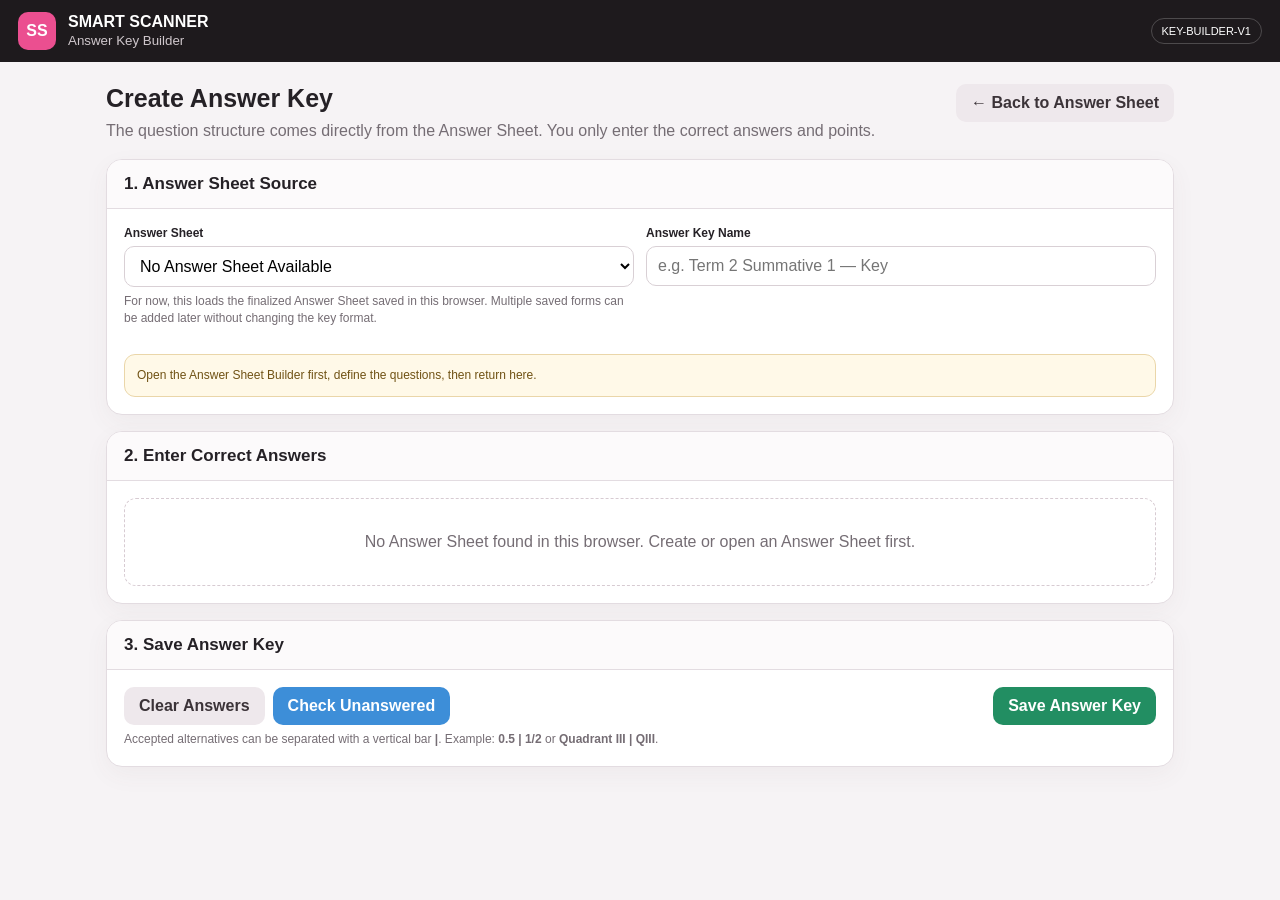
==== answer-key-builder.html @ 241ad6be "Add Answer Key Builder module" ====
<!DOCTYPE html>
<html lang="en">
<head>
<meta charset="utf-8">
<meta name="viewport" content="width=device-width,initial-scale=1">
<title>SMART Scanner — Answer Key Builder</title>
<style>
:root{--ink:#252126;--muted:#756d74;--line:#e3dce1;--bg:#f6f3f5;--panel:#fff;--pink:#eb4f90;--pink2:#fff1f7;--dark:#1e1a1d;--blue:#3d8ed8;--green:#228e62;--amber:#b87911}
*{box-sizing:border-box}
body{margin:0;font-family:Arial,Helvetica,sans-serif;background:var(--bg);color:var(--ink)}
button,input,select,textarea{font:inherit}
.topbar{height:62px;background:var(--dark);color:#fff;display:flex;align-items:center;padding:0 18px;gap:12px;position:sticky;top:0;z-index:30}
.logo{width:38px;height:38px;border-radius:10px;background:var(--pink);display:grid;place-items:center;font-weight:900}
.brand b{display:block}.brand small{color:#cfc7cc}.spacer{flex:1}.pill{border:1px solid #ffffff35;border-radius:999px;padding:6px 10px;font-size:11px}
.wrap{max-width:1100px;margin:22px auto;padding:0 16px 50px}
.hero{display:grid;grid-template-columns:1fr auto;gap:16px;align-items:start;margin-bottom:16px}
.hero h1{font-size:25px;margin:0 0 6px}.hero p{margin:0;color:var(--muted);line-height:1.5}
.btn{border:0;border-radius:10px;padding:10px 15px;font-weight:800;cursor:pointer;text-decoration:none;display:inline-flex;align-items:center;justify-content:center;gap:6px}
.btn.primary{background:var(--pink);color:#fff}.btn.dark{background:var(--dark);color:#fff}.btn.light{background:#eee8ec;color:#3b3338}.btn.green{background:var(--green);color:#fff}.btn.blue{background:var(--blue);color:#fff}
.card{background:#fff;border:1px solid var(--line);border-radius:16px;box-shadow:0 8px 24px #6a48550d;margin-bottom:16px;overflow:hidden}
.cardHead{padding:14px 17px;border-bottom:1px solid var(--line);background:#fcfafb;display:flex;align-items:center;gap:10px}
.cardHead h2{margin:0;font-size:17px}.cardBody{padding:17px}
.grid2{display:grid;grid-template-columns:1fr 1fr;gap:12px}.grid3{display:grid;grid-template-columns:repeat(3,1fr);gap:12px}
label{display:block;font-size:12px;font-weight:800;margin:0 0 6px}
.field,select,textarea{width:100%;border:1px solid #d9d0d5;border-radius:10px;padding:10px 11px;background:#fff}
.help{font-size:12px;color:var(--muted);line-height:1.45;margin-top:6px}
.sourceSummary{display:grid;grid-template-columns:repeat(4,1fr);gap:10px;margin-top:14px}
.metric{border:1px solid var(--line);border-radius:12px;padding:12px;background:#fff}
.metric small{display:block;color:var(--muted);font-size:11px;margin-bottom:3px}.metric b{font-size:18px}
.notice{border:1px solid #ead6a9;background:#fff9e8;color:#705214;padding:12px;border-radius:11px;font-size:12px;line-height:1.45}
.empty{padding:34px;text-align:center;border:1px dashed #d7cbd2;border-radius:12px;color:var(--muted)}
.keyList{display:flex;flex-direction:column;gap:10px}
.keyItem{border:1px solid #ded6db;border-radius:13px;background:#fff;overflow:hidden}
.keyTop{display:grid;grid-template-columns:70px 190px minmax(0,1fr) 115px;gap:10px;align-items:center;padding:11px 12px}
.itemNo{font-size:17px;font-weight:900}.typeTag{display:inline-block;border-radius:999px;background:#f0eaee;padding:5px 8px;font-size:11px;font-weight:800;color:#544b50}
.points{display:flex;align-items:center;gap:6px}.points input{width:68px;border:1px solid #d9d0d5;border-radius:8px;padding:7px;text-align:center}
.answerArea{min-width:0}
.choiceRow{display:flex;flex-wrap:wrap;gap:8px}
.choice{min-width:44px;height:40px;border-radius:20px;border:2px solid #bbb2b7;background:#fff;font-weight:900;cursor:pointer}
.choice:hover{border-color:var(--pink)}.choice.selected{background:var(--pink);border-color:var(--pink);color:#fff}
.answerInput{width:100%;border:1px solid #d7cfd3;border-radius:9px;padding:9px 10px}
.coordGrid{display:grid;grid-template-columns:minmax(120px,.7fr) minmax(180px,1.3fr);gap:10px}
.coordGrid label{font-size:10px;color:var(--muted);margin-bottom:4px}
.itemNote{border-top:1px solid #eee8eb;background:#fcfafb;padding:7px 12px;color:var(--muted);font-size:11px}
.keyItem.unanswered{border-color:#e5a3a3;background:#fffafa}
.toolbar{display:flex;flex-wrap:wrap;gap:8px;align-items:center}
.toolbar .spacer{flex:1}
.progress{font-size:12px;color:var(--muted);font-weight:700}
.success{border:1px solid #a9dcc9;background:#f1fff9;color:#176448;padding:11px 12px;border-radius:10px;font-size:12px;display:none;margin-top:12px}
.danger{border:1px solid #efc1c1;background:#fff4f4;color:#8b3131;padding:11px 12px;border-radius:10px;font-size:12px;display:none;margin-top:12px}
@media(max-width:820px){
 .hero{grid-template-columns:1fr}.sourceSummary{grid-template-columns:1fr 1fr}.grid2,.grid3{grid-template-columns:1fr}
 .keyTop{grid-template-columns:52px 1fr}.answerArea{grid-column:1/-1}.points{grid-column:1/-1;justify-content:flex-end}.coordGrid{grid-template-columns:1fr}
}
</style>
</head>
<body>
<header class="topbar">
 <div class="logo">SS</div>
 <div class="brand"><b>SMART SCANNER</b><small>Answer Key Builder</small></div>
 <div class="spacer"></div>
 <span class="pill">KEY-BUILDER-V1</span>
</header>

<main class="wrap">
 <div class="hero">
  <div>
   <h1>Create Answer Key</h1>
   <p>The question structure comes directly from the Answer Sheet. You only enter the correct answers and points.</p>
  </div>
  <a class="btn light" href="./answer-sheet-builder.html">← Back to Answer Sheet</a>
 </div>

 <section class="card">
  <div class="cardHead"><h2>1. Answer Sheet Source</h2></div>
  <div class="cardBody">
   <div class="grid2">
    <div>
     <label>Answer Sheet</label>
     <select id="sheetSelect"></select>
     <div class="help">For now, this loads the finalized Answer Sheet saved in this browser. Multiple saved forms can be added later without changing the key format.</div>
    </div>
    <div>
     <label>Answer Key Name</label>
     <input id="keyName" class="field" placeholder="e.g. Term 2 Summative 1 — Key">
    </div>
   </div>
   <div id="sourceStats" class="sourceSummary"></div>
   <div id="sourceNotice" class="notice" style="margin-top:12px"></div>
  </div>
 </section>

 <section class="card">
  <div class="cardHead">
   <h2>2. Enter Correct Answers</h2>
   <div class="spacer"></div>
   <span id="progressText" class="progress"></span>
  </div>
  <div class="cardBody">
   <div id="noSheet" class="empty" style="display:none">
    No Answer Sheet found in this browser. Create or open an Answer Sheet first.
   </div>
   <div id="keyList" class="keyList"></div>
  </div>
 </section>

 <section class="card">
  <div class="cardHead"><h2>3. Save Answer Key</h2></div>
  <div class="cardBody">
   <div class="toolbar">
    <button class="btn light" type="button" onclick="clearAnswers()">Clear Answers</button>
    <button class="btn blue" type="button" onclick="markUnanswered()">Check Unanswered</button>
    <div class="spacer"></div>
    <button class="btn green" type="button" onclick="saveAnswerKey()">Save Answer Key</button>
   </div>
   <div class="help">Accepted alternatives can be separated with a vertical bar <b>|</b>. Example: <b>0.5 | 1/2</b> or <b>Quadrant III | QIII</b>.</div>
   <div id="saveSuccess" class="success"></div>
   <div id="saveError" class="danger"></div>
  </div>
 </section>
</main>

<script>
const DRAFT_KEY='smartScannerAnswerSheetDraft';
const REGISTRY_KEY='smartScannerAnswerKeys';
const state={sheet:null,entries:[],saved:null};

function esc(s){return String(s??'').replace(/[&<>"']/g,m=>({'&':'&amp;','<':'&lt;','>':'&gt;','"':'&quot;',"'":'&#39;'}[m]))}
function safeParse(s,fallback){try{return JSON.parse(s)}catch(e){return fallback}}
function sheetSignature(sheet){
 const core={name:sheet?.name||'',questions:sheet?.questions||[]};
 return JSON.stringify(core);
}
function typeLabel(e){
 return e.type==='mcq'?'Multiple Choice':
 e.type==='tf'?'True / False':
 e.type==='groupmcq'?'Grouped MCQ':
 e.type==='word'?'Word / Text':
 e.type==='num'?'Numerical':
 e.type==='coord'?'Ordered Pair + Location':
 e.type==='short'?'Short Answer':'Answer';
}
function responseCount(sheet){
 return (sheet?.questions||[]).reduce((n,q)=>n+(q.type==='groupmcq'?Number(q.subCount||3):1),0);
}
function typeCount(sheet){
 return new Set((sheet?.questions||[]).map(q=>q.type)).size;
}
function buildEntries(sheet){
 const out=[],letters='abcdefghijklmnopqrstuvwxyz';
 (sheet?.questions||[]).forEach((q,idx)=>{
   const n=idx+1;
   if(q.type==='groupmcq'){
     const subCount=Math.max(1,Math.min(26,Number(q.subCount||3)));
     for(let s=0;s<subCount;s++){
       out.push({id:n+letters[s],display:n+letters[s],main:n,type:'groupmcq',labels:q.labels||'ABCD',answer:'',points:1});
     }
   }else if(q.type==='mcq'||q.type==='tf'){
     out.push({id:String(n),display:String(n),main:n,type:q.type,labels:q.labels||(q.type==='tf'?'TF':'ABCD'),answer:'',points:1});
   }else if(q.type==='coord'){
     out.push({id:String(n),display:String(n),main:n,type:'coord',orderedPair:'',location:'',points:1});
   }else{
     out.push({id:String(n),display:String(n),main:n,type:q.type,answer:'',points:1,meta:q});
   }
 });
 return out;
}
function loadRegistry(){
 const x=safeParse(localStorage.getItem(REGISTRY_KEY),[]);
 return Array.isArray(x)?x:[];
}
function findSavedForSheet(sheet){
 const sig=sheetSignature(sheet);
 return loadRegistry().find(k=>k.sourceSignature===sig)||null;
}
function restoreSaved(entries,saved){
 if(!saved?.entries)return entries;
 const map=new Map(saved.entries.map(e=>[String(e.id),e]));
 return entries.map(e=>{
   const old=map.get(String(e.id));
   return old?{...e,...old,type:e.type,labels:e.labels||old.labels}:e;
 });
}
function init(){
 const sheet=safeParse(localStorage.getItem(DRAFT_KEY),null);
 state.sheet=sheet&&Array.isArray(sheet.questions)?sheet:null;
 sheetSelect.innerHTML=state.sheet
   ? '<option value="current">'+esc(state.sheet.name||'Current Answer Sheet')+'</option>'
   : '<option value="">No Answer Sheet Available</option>';

 if(!state.sheet){
   noSheet.style.display='block';
   sourceStats.innerHTML='';
   sourceNotice.innerHTML='Open the Answer Sheet Builder first, define the questions, then return here.';
   keyName.value='';
   progressText.textContent='';
   return;
 }

 state.saved=findSavedForSheet(state.sheet);
 state.entries=restoreSaved(buildEntries(state.sheet),state.saved);
 keyName.value=state.saved?.name||((state.sheet.name||'Answer Sheet')+' — Key');

 sourceStats.innerHTML=
   '<div class="metric"><small>Sheet</small><b>'+esc(state.sheet.name||'Untitled')+'</b></div>'+
   '<div class="metric"><small>Main Items</small><b>'+state.sheet.questions.length+'</b></div>'+
   '<div class="metric"><small>Answer Entries</small><b>'+responseCount(state.sheet)+'</b></div>'+
   '<div class="metric"><small>Question Types</small><b>'+typeCount(state.sheet)+'</b></div>';

 sourceNotice.innerHTML=state.saved
   ? 'A saved key for this Answer Sheet was found and loaded. You can edit it and save again.'
   : 'Question types were loaded automatically from the current Answer Sheet. No need to define them again.';

 renderEntries();
}
function choiceButtons(e,index){
 const labels=String(e.labels||'ABCD').split('');
 return '<div class="choiceRow">'+labels.map(x=>
   '<button type="button" class="choice '+(e.answer===x?'selected':'')+'" onclick="setChoice('+index+',\''+String(x).replace(/'/g,"\\'")+'\')">'+esc(x)+'</button>'
 ).join('')+'</div>';
}
function answerInput(e,index,placeholder){
 return '<input class="answerInput" value="'+esc(e.answer||'')+'" oninput="setText('+index+',this.value)" placeholder="'+esc(placeholder)+'">';
}
function entryHTML(e,index){
 let area='',note='';
 if(e.type==='mcq'||e.type==='tf'||e.type==='groupmcq'){
   area=choiceButtons(e,index);
   note='Tap the correct choice.';
 }else if(e.type==='coord'){
   area='<div class="coordGrid">'+
     '<div><label>Ordered Pair</label><input class="answerInput" value="'+esc(e.orderedPair||'')+'" oninput="setCoord('+index+',\'orderedPair\',this.value)" placeholder="e.g. (-3, 2)"></div>'+
     '<div><label>Quadrant / Axis / Origin</label><input class="answerInput" value="'+esc(e.location||'')+'" oninput="setCoord('+index+',\'location\',this.value)" placeholder="e.g. Quadrant II | QII"></div>'+
   '</div>';
   note='Both fields belong to one item. Spaces in ordered pairs can be normalized by the scanner later.';
 }else if(e.type==='num'){
   area=answerInput(e,index,'e.g. -4 | -4.0');
   note='You may enter equivalent accepted answers separated by |.';
 }else if(e.type==='short'){
   area=answerInput(e,index,'e.g. Quadrant III | QIII | III');
   note='Use | for accepted variants when needed.';
 }else{
   area=answerInput(e,index,'Enter the correct answer');
   note='Use | for accepted variants when needed.';
 }
 return '<div class="keyItem" id="entry-'+index+'">'+
   '<div class="keyTop">'+
    '<div class="itemNo">'+esc(e.display)+'.</div>'+
    '<div><span class="typeTag">'+esc(typeLabel(e))+'</span></div>'+
    '<div class="answerArea">'+area+'</div>'+
    '<div class="points"><label style="margin:0">Points</label><input type="number" min="0" step="0.5" value="'+Number(e.points??1)+'" onchange="setPoints('+index+',this.value)"></div>'+
   '</div>'+
   '<div class="itemNote">'+esc(note)+'</div>'+
 '</div>';
}
function renderEntries(){
 keyList.innerHTML=state.entries.map(entryHTML).join('');
 updateProgress();
}
function setChoice(i,v){state.entries[i].answer=v;renderEntries()}
function setText(i,v){state.entries[i].answer=v;updateProgress()}
function setCoord(i,k,v){state.entries[i][k]=v;updateProgress()}
function setPoints(i,v){const n=Number(v);state.entries[i].points=Number.isFinite(n)&&n>=0?n:1;updateProgress()}
function isAnswered(e){
 if(e.type==='coord')return String(e.orderedPair||'').trim()!==''&&String(e.location||'').trim()!=='';
 return String(e.answer||'').trim()!=='';
}
function updateProgress(){
 const answered=state.entries.filter(isAnswered).length;
 const total=state.entries.length;
 const points=state.entries.reduce((s,e)=>s+Number(e.points||0),0);
 progressText.textContent=answered+' / '+total+' answered • '+points+' total points';
 document.querySelectorAll('.keyItem').forEach((el,i)=>el.classList.toggle('unanswered',el.classList.contains('checked-unanswered')&&!isAnswered(state.entries[i])));
}
function markUnanswered(){
 state.entries.forEach((e,i)=>{
   const el=document.getElementById('entry-'+i);
   if(!el)return;
   el.classList.add('checked-unanswered');
   el.classList.toggle('unanswered',!isAnswered(e));
 });
 const first=state.entries.findIndex(e=>!isAnswered(e));
 if(first>=0)document.getElementById('entry-'+first)?.scrollIntoView({behavior:'smooth',block:'center'});
 else alert('All answer key entries are complete.');
}
function clearAnswers(){
 if(!confirm('Clear all entered answers in this Answer Key?'))return;
 state.entries=state.entries.map(e=>e.type==='coord'?{...e,orderedPair:'',location:''}:{...e,answer:''});
 renderEntries();
}
function saveAnswerKey(){
 saveSuccess.style.display='none';saveError.style.display='none';
 if(!state.sheet){saveError.textContent='No Answer Sheet is loaded.';saveError.style.display='block';return}
 const name=keyName.value.trim()||((state.sheet.name||'Answer Sheet')+' — Key');
 const unanswered=state.entries.filter(e=>!isAnswered(e)).length;
 if(unanswered&&!confirm(unanswered+' answer entr'+(unanswered===1?'y is':'ies are')+' still blank. Save anyway?'))return;

 const now=new Date().toISOString();
 const key={
   id:state.saved?.id||('key-'+Date.now()),
   name,
   sourceSheetName:state.sheet.name||'Untitled Answer Sheet',
   sourceSignature:sheetSignature(state.sheet),
   sourceQuestions:state.sheet.questions,
   entries:state.entries,
   totalPoints:state.entries.reduce((s,e)=>s+Number(e.points||0),0),
   updatedAt:now,
   createdAt:state.saved?.createdAt||now
 };
 let registry=loadRegistry();
 const ix=registry.findIndex(x=>x.id===key.id||x.sourceSignature===key.sourceSignature);
 if(ix>=0)registry[ix]=key;else registry.push(key);
 localStorage.setItem(REGISTRY_KEY,JSON.stringify(registry));
 localStorage.setItem('smartScannerCurrentAnswerKey',JSON.stringify(key));
 state.saved=key;
 saveSuccess.textContent='Answer Key saved. '+state.entries.length+' answer entries • '+key.totalPoints+' total points.';
 saveSuccess.style.display='block';
}
init();
</script>
</body>
</html>
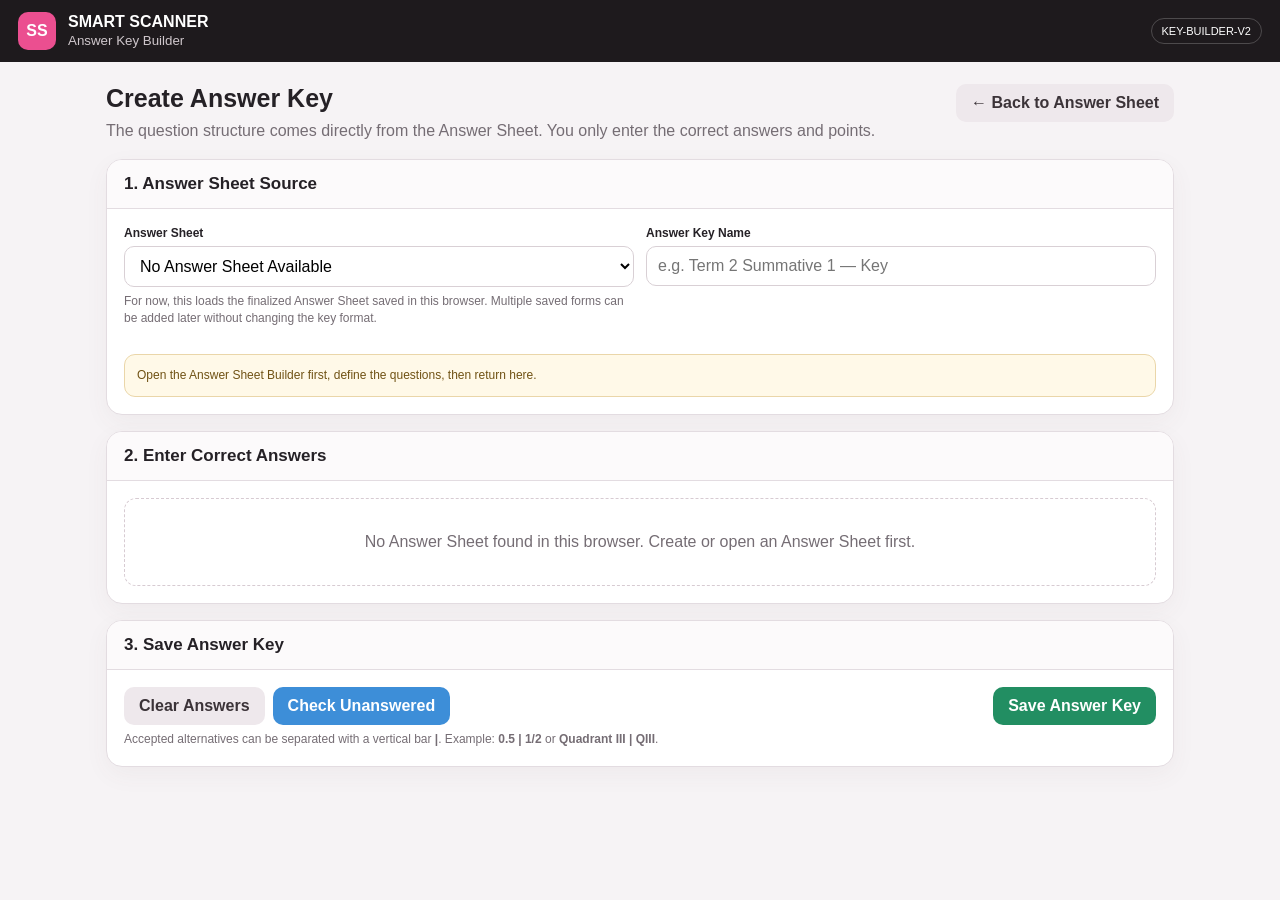
==== commit 64bbfc0d: "Support multiple whole numerical values in answer keys" ====
--- a/answer-key-builder.html
+++ b/answer-key-builder.html
@@ -40,7 +40,7 @@
 .choice:hover{border-color:var(--pink)}.choice.selected{background:var(--pink);border-color:var(--pink);color:#fff}
 .answerInput{width:100%;border:1px solid #d7cfd3;border-radius:9px;padding:9px 10px}
 .coordGrid{display:grid;grid-template-columns:minmax(120px,.7fr) minmax(180px,1.3fr);gap:10px}
-.coordGrid label{font-size:10px;color:var(--muted);margin-bottom:4px}
+.coordGrid label{font-size:10px;color:var(--muted);margin-bottom:4px}.numericValues{display:grid;grid-template-columns:repeat(auto-fit,minmax(105px,1fr));gap:7px}.numericValue label{font-size:10px;color:var(--muted);margin-bottom:3px}
 .itemNote{border-top:1px solid #eee8eb;background:#fcfafb;padding:7px 12px;color:var(--muted);font-size:11px}
 .keyItem.unanswered{border-color:#e5a3a3;background:#fffafa}
 .toolbar{display:flex;flex-wrap:wrap;gap:8px;align-items:center}
@@ -59,7 +59,7 @@
  <div class="logo">SS</div>
  <div class="brand"><b>SMART SCANNER</b><small>Answer Key Builder</small></div>
  <div class="spacer"></div>
- <span class="pill">KEY-BUILDER-V1</span>
+ <span class="pill">KEY-BUILDER-V2</span>
 </header>
 
 <main class="wrap">
@@ -159,6 +159,8 @@
      out.push({id:String(n),display:String(n),main:n,type:q.type,labels:q.labels||(q.type==='tf'?'TF':'ABCD'),answer:'',points:1});
    }else if(q.type==='coord'){
      out.push({id:String(n),display:String(n),main:n,type:'coord',orderedPair:'',location:'',points:1});
+   }else if(q.type==='num'&&q.entryMode==='value'){
+     out.push({id:String(n),display:String(n),main:n,type:'num',entryMode:'value',values:Array.from({length:Number(q.boxes||1)},()=>''),points:1,meta:q});
    }else{
      out.push({id:String(n),display:String(n),main:n,type:q.type,answer:'',points:1,meta:q});
    }
@@ -233,6 +235,11 @@
      '<div><label>Quadrant / Axis / Origin</label><input class="answerInput" value="'+esc(e.location||'')+'" oninput="setCoord('+index+',\'location\',this.value)" placeholder="e.g. Quadrant II | QII"></div>'+
    '</div>';
    note='Both fields belong to one item. Spaces in ordered pairs can be normalized by the scanner later.';
+ }else if(e.type==='num'&&e.entryMode==='value'){
+   area='<div class="numericValues">'+(e.values||[]).map((v,vi)=>
+     '<div class="numericValue"><label>Value '+(vi+1)+'</label><input class="answerInput" value="'+esc(v||'')+'" oninput="setNumValue('+index+','+vi+',this.value)" placeholder="'+(vi===0?'d/r or value 1':'Value '+(vi+1))+'"></div>'
+   ).join('')+'</div>';
+   note='One complete numerical value per box. For a sequence, Value 1 can be the common difference/ratio and the remaining values the next terms.';
  }else if(e.type==='num'){
    area=answerInput(e,index,'e.g. -4 | -4.0');
    note='You may enter equivalent accepted answers separated by |.';
@@ -260,9 +267,11 @@
 function setChoice(i,v){state.entries[i].answer=v;renderEntries()}
 function setText(i,v){state.entries[i].answer=v;updateProgress()}
 function setCoord(i,k,v){state.entries[i][k]=v;updateProgress()}
+function setNumValue(i,vi,v){if(!Array.isArray(state.entries[i].values))state.entries[i].values=[];state.entries[i].values[vi]=v;updateProgress()}
 function setPoints(i,v){const n=Number(v);state.entries[i].points=Number.isFinite(n)&&n>=0?n:1;updateProgress()}
 function isAnswered(e){
  if(e.type==='coord')return String(e.orderedPair||'').trim()!==''&&String(e.location||'').trim()!=='';
+ if(e.type==='num'&&e.entryMode==='value')return Array.isArray(e.values)&&e.values.length>0&&e.values.every(v=>String(v||'').trim()!=='');
  return String(e.answer||'').trim()!=='';
 }
 function updateProgress(){
@@ -285,7 +294,7 @@
 }
 function clearAnswers(){
  if(!confirm('Clear all entered answers in this Answer Key?'))return;
- state.entries=state.entries.map(e=>e.type==='coord'?{...e,orderedPair:'',location:''}:{...e,answer:''});
+ state.entries=state.entries.map(e=>e.type==='coord'?{...e,orderedPair:'',location:''}:e.type==='num'&&e.entryMode==='value'?{...e,values:(e.values||[]).map(()=> '')}:{...e,answer:''});
  renderEntries();
 }
 function saveAnswerKey(){
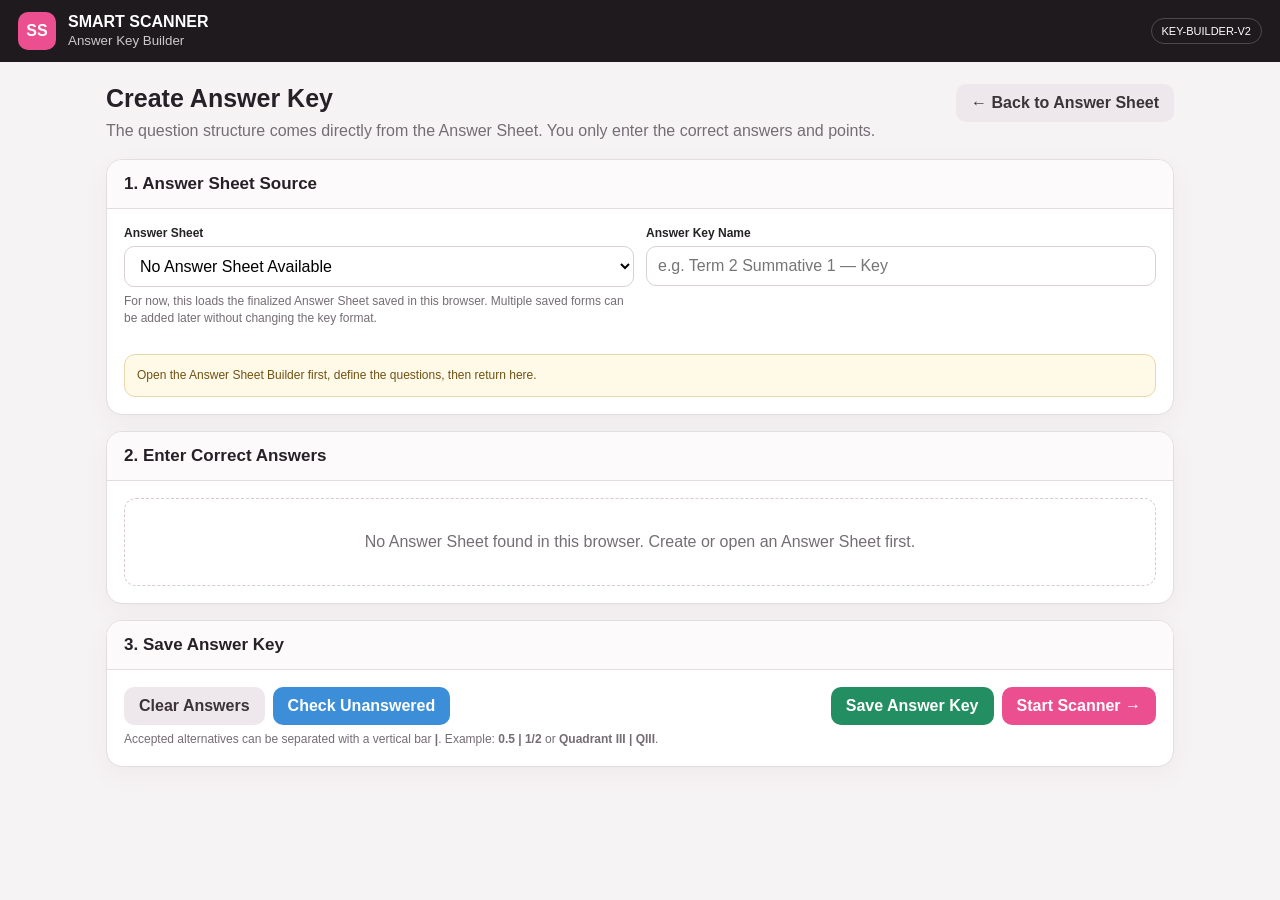
==== commit eca0b8b6: "Add Start Scanner link from answer key" ====
--- a/answer-key-builder.html
+++ b/answer-key-builder.html
@@ -112,6 +112,7 @@
     <button class="btn blue" type="button" onclick="markUnanswered()">Check Unanswered</button>
     <div class="spacer"></div>
     <button class="btn green" type="button" onclick="saveAnswerKey()">Save Answer Key</button>
+    <a class="btn primary" href="./scanner.html">Start Scanner →</a>
    </div>
    <div class="help">Accepted alternatives can be separated with a vertical bar <b>|</b>. Example: <b>0.5 | 1/2</b> or <b>Quadrant III | QIII</b>.</div>
    <div id="saveSuccess" class="success"></div>
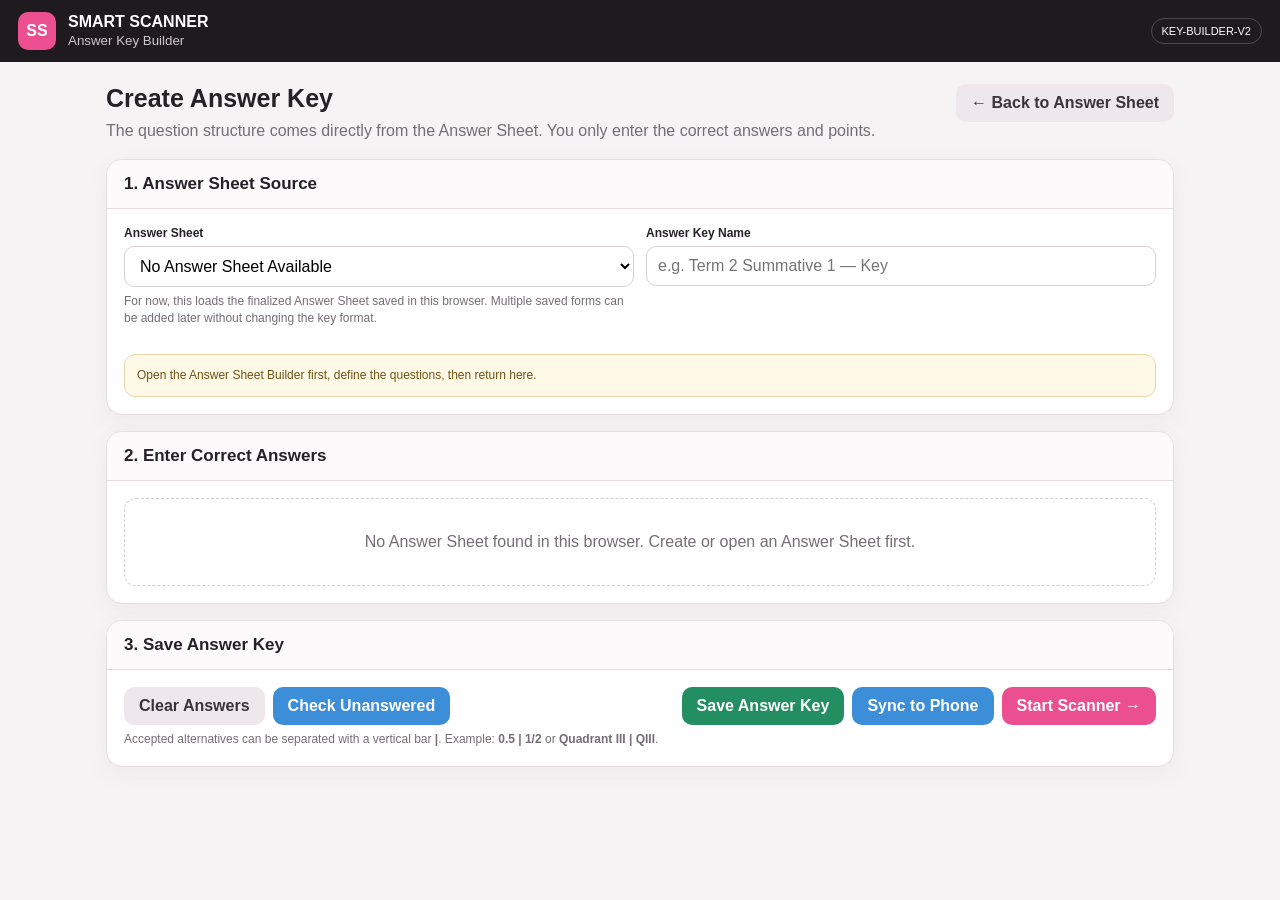
==== commit 6f68f56f: "Add Sync to Phone action from answer key" ====
--- a/answer-key-builder.html
+++ b/answer-key-builder.html
@@ -112,6 +112,7 @@
     <button class="btn blue" type="button" onclick="markUnanswered()">Check Unanswered</button>
     <div class="spacer"></div>
     <button class="btn green" type="button" onclick="saveAnswerKey()">Save Answer Key</button>
+    <a class="btn blue" href="./sync.html">Sync to Phone</a>
     <a class="btn primary" href="./scanner.html">Start Scanner →</a>
    </div>
    <div class="help">Accepted alternatives can be separated with a vertical bar <b>|</b>. Example: <b>0.5 | 1/2</b> or <b>Quadrant III | QIII</b>.</div>
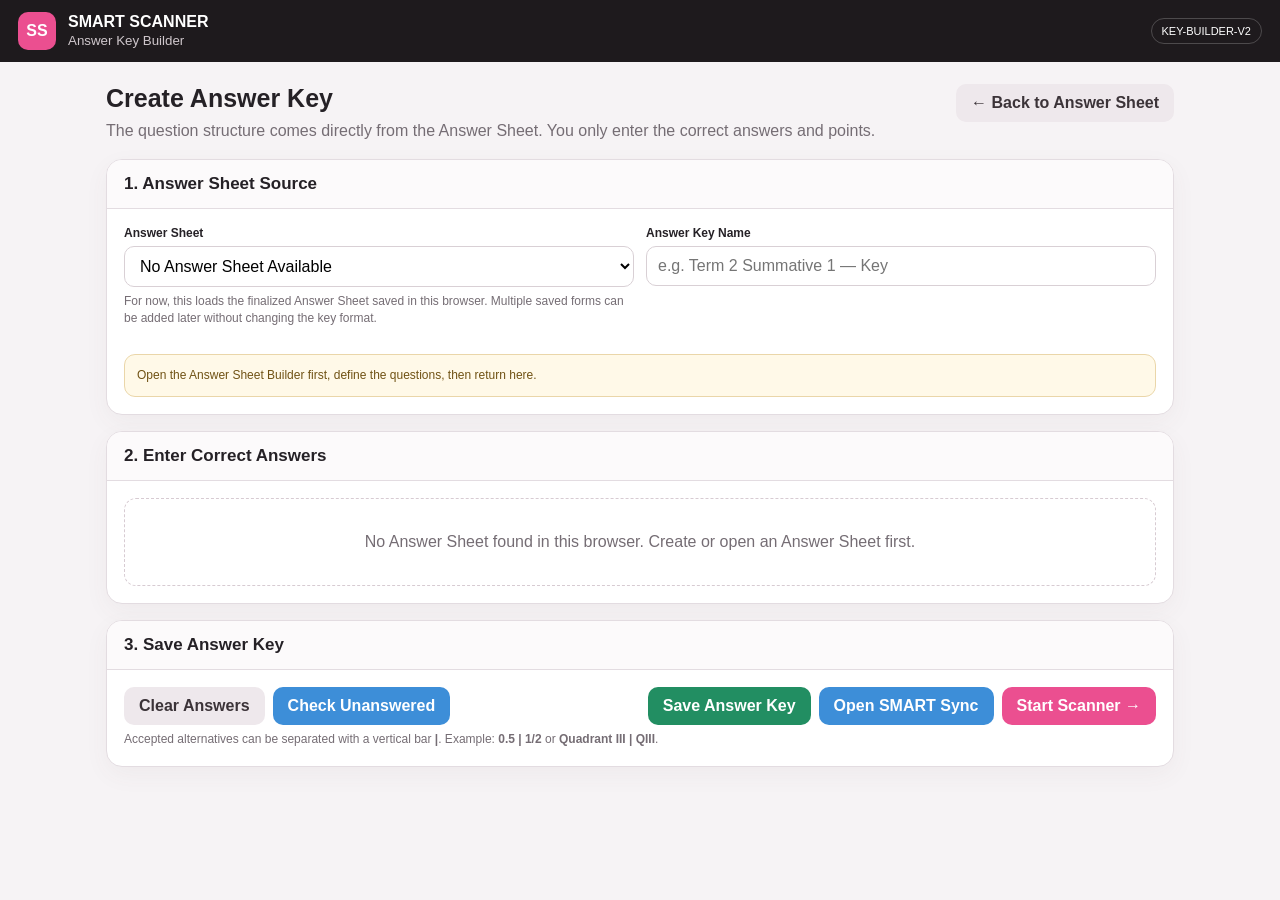
==== commit 42362a99: "Open SMART Sync only after saving current key" ====
--- a/answer-key-builder.html
+++ b/answer-key-builder.html
@@ -112,7 +112,7 @@
     <button class="btn blue" type="button" onclick="markUnanswered()">Check Unanswered</button>
     <div class="spacer"></div>
     <button class="btn green" type="button" onclick="saveAnswerKey()">Save Answer Key</button>
-    <a class="btn blue" href="./sync.html">Sync to Phone</a>
+    <button class="btn blue" type="button" onclick="saveAndOpenSync()">Open SMART Sync</button>
     <a class="btn primary" href="./scanner.html">Start Scanner →</a>
    </div>
    <div class="help">Accepted alternatives can be separated with a vertical bar <b>|</b>. Example: <b>0.5 | 1/2</b> or <b>Quadrant III | QIII</b>.</div>
@@ -301,10 +301,10 @@
 }
 function saveAnswerKey(){
  saveSuccess.style.display='none';saveError.style.display='none';
- if(!state.sheet){saveError.textContent='No Answer Sheet is loaded.';saveError.style.display='block';return}
+ if(!state.sheet){saveError.textContent='No Answer Sheet is loaded.';saveError.style.display='block';return false}
  const name=keyName.value.trim()||((state.sheet.name||'Answer Sheet')+' — Key');
  const unanswered=state.entries.filter(e=>!isAnswered(e)).length;
- if(unanswered&&!confirm(unanswered+' answer entr'+(unanswered===1?'y is':'ies are')+' still blank. Save anyway?'))return;
+ if(unanswered&&!confirm(unanswered+' answer entr'+(unanswered===1?'y is':'ies are')+' still blank. Save anyway?'))return false;
 
  const now=new Date().toISOString();
  const key={
@@ -326,6 +326,10 @@
  state.saved=key;
  saveSuccess.textContent='Answer Key saved. '+state.entries.length+' answer entries • '+key.totalPoints+' total points.';
  saveSuccess.style.display='block';
+ return true;
+}
+function saveAndOpenSync(){
+ if(saveAnswerKey())window.location.href='./sync.html';
 }
 init();
 </script>
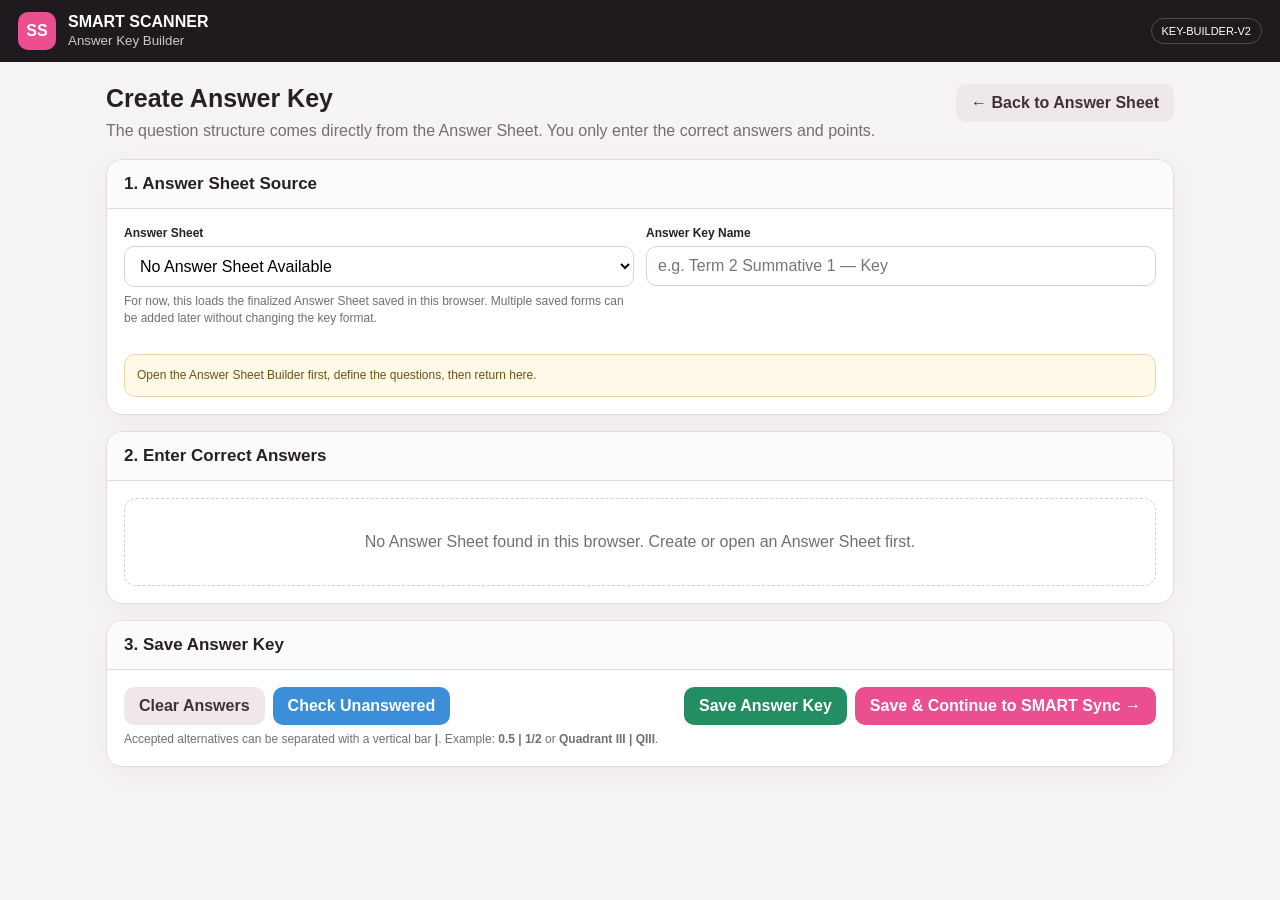
==== commit 68d92511: "Use guided Save then Sync workflow before scanning" ====
--- a/answer-key-builder.html
+++ b/answer-key-builder.html
@@ -112,8 +112,8 @@
     <button class="btn blue" type="button" onclick="markUnanswered()">Check Unanswered</button>
     <div class="spacer"></div>
     <button class="btn green" type="button" onclick="saveAnswerKey()">Save Answer Key</button>
-    <button class="btn blue" type="button" onclick="saveAndOpenSync()">Open SMART Sync</button>
-    <a class="btn primary" href="./scanner.html">Start Scanner →</a>
+    <button class="btn primary" type="button" onclick="saveAndOpenSync()">Save & Continue to SMART Sync →</button>
+    
    </div>
    <div class="help">Accepted alternatives can be separated with a vertical bar <b>|</b>. Example: <b>0.5 | 1/2</b> or <b>Quadrant III | QIII</b>.</div>
    <div id="saveSuccess" class="success"></div>
